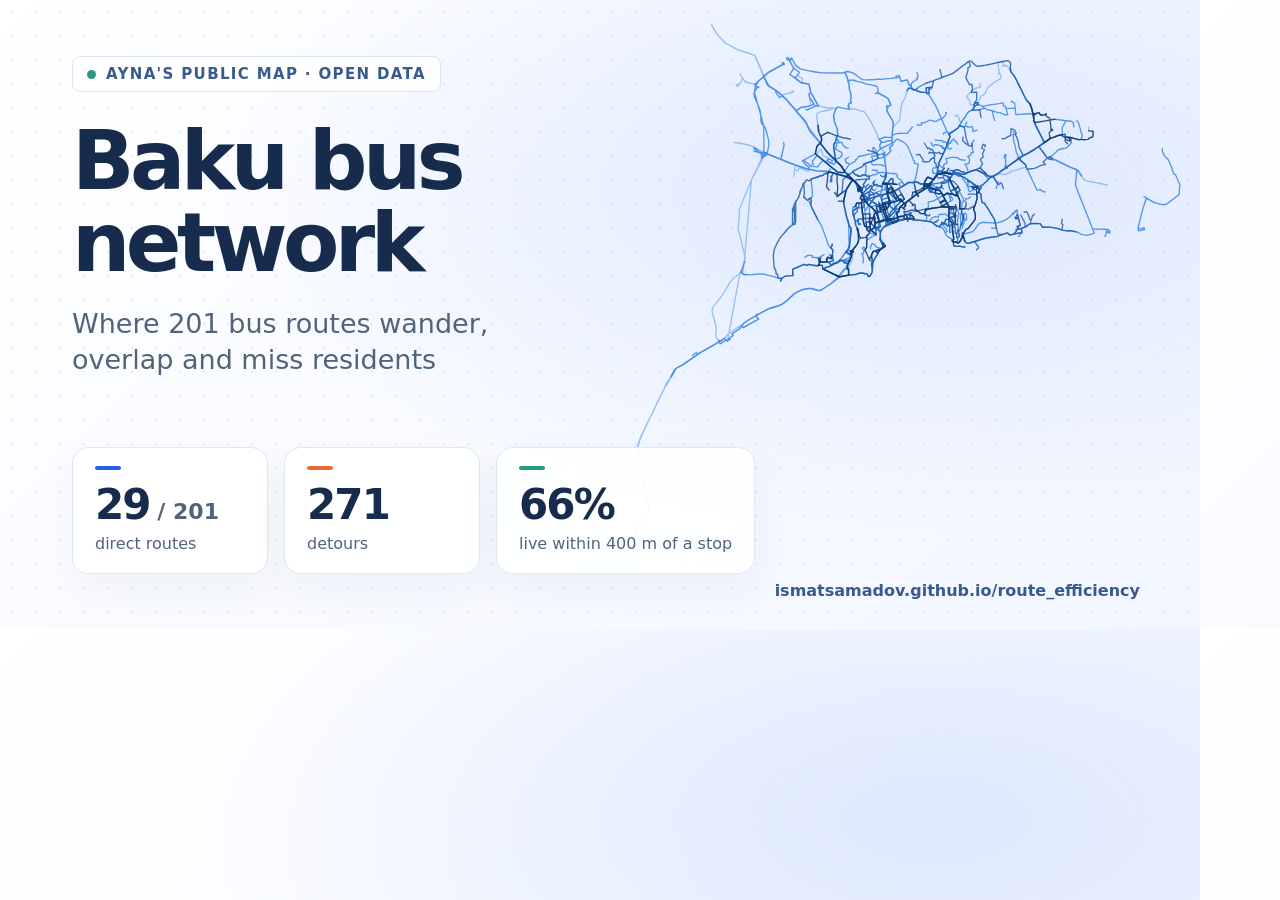
==== site/og.html @ 460526ef "Add a guided tour, shorter paths, stop spacing and reach to the page The tour flies the map through " ====
<!doctype html>
<html lang="en">
<head>
<meta charset="utf-8">
<title>Baku bus network: link preview</title>
<!-- site/build.py --og screenshots this page at 1200x630 into og.png, the picture link previews show. -->
<style>
  html, body { margin: 0; width: 1200px; height: 630px; overflow: hidden; }
  body {
    position: relative; color: #172b4d;
    font-family: system-ui, -apple-system, "Segoe UI", Roboto, "Helvetica Neue", Arial, sans-serif;
    background: radial-gradient(ellipse at 78% 30%, #dde8ff 0, transparent 55%), linear-gradient(135deg, #ffffff, #f2f6ff);
  }
  body::before {
    content: ""; position: absolute; inset: 0; opacity: .25;
    background-image: radial-gradient(#a6bce0 1px, transparent 1px); background-size: 24px 24px;
  }
  canvas { position: absolute; inset: 0; }
  .text { position: absolute; left: 72px; top: 56px; width: 600px; }
  .eyebrow {
    display: inline-flex; align-items: center; gap: 10px; padding: 8px 14px; border: 1px solid #dbe5f5;
    border-radius: 8px; background: #ffffffe0; font-size: 15px; font-weight: 650; letter-spacing: .09em;
    text-transform: uppercase; color: #385a8d;
  }
  .eyebrow::before { content: ""; width: 9px; height: 9px; border-radius: 50%; background: #2c9a80; }
  h1 { margin: 28px 0 0; font-size: 82px; line-height: 1; letter-spacing: -.055em; font-weight: 800; }
  .sub { margin: 22px 0 0; font-size: 27px; line-height: 1.35; color: #52637c; max-width: 520px; }
  .stats { position: absolute; left: 72px; bottom: 56px; display: flex; gap: 16px; }
  .stat { padding: 18px 22px 20px; background: #ffffffee; border: 1px solid #dfe7f3; border-radius: 16px; min-width: 150px;
          box-shadow: 0 16px 40px #2039600d; }
  .stat i { display: block; width: 26px; height: 4px; border-radius: 4px; margin-bottom: 14px; }
  .stat b { display: block; font-size: 42px; letter-spacing: -.045em; line-height: 1; }
  .stat b small { font-size: 22px; color: #52637c; letter-spacing: 0; }
  .stat > span { display: block; margin-top: 8px; font-size: 16px; color: #52637c; }
  .url { position: absolute; right: 60px; bottom: 30px; font-size: 16px; font-weight: 600; color: #385a8d; }
</style>
</head>
<body>
<canvas width="1200" height="630"></canvas>
<div class="text">
  <div class="eyebrow">AYNA's public map · open data</div>
  <h1>Baku bus network</h1>
  <p class="sub">Where <span id="routes"></span> bus routes wander, overlap and miss residents</p>
</div>
<div class="stats">
  <div class="stat"><i style="background:#245eea"></i><b><span id="direct"></span><small> / <span id="all"></span></small></b><span>direct routes</span></div>
  <div class="stat"><i style="background:#eb6834"></i><b id="detours"></b><span>detours</span></div>
  <div class="stat"><i style="background:#259981"></i><b id="covered"></b><span>live within 400 m of a stop</span></div>
</div>
<div class="url">ismatsamadov.github.io/route_efficiency</div>
<script src="data.js"></script>
<script>
  (function () {
    var D = window.SITE_DATA, S = D.summary;
    function set(id, v) { document.getElementById(id).textContent = v; }
    set("routes", S.routes);
    set("all", S.routes);
    set("direct", S.shapes.direct);
    set("detours", S.detours);
    set("covered", Math.round(100 * S.covered / S.population) + "%");

    function decode(str) {
      var pts = [], i = 0, lat = 0, lon = 0;
      while (i < str.length) {
        var r = 0, s = 0, b;
        do { b = str.charCodeAt(i++) - 63; r |= (b & 0x1f) << s; s += 5; } while (b >= 0x20);
        lat += (r & 1) ? ~(r >> 1) : (r >> 1);
        r = 0; s = 0;
        do { b = str.charCodeAt(i++) - 63; r |= (b & 0x1f) << s; s += 5; } while (b >= 0x20);
        lon += (r & 1) ? ~(r >> 1) : (r >> 1);
        pts.push([lat / 1e5, lon / 1e5]);
      }
      return pts;
    }
    // The network, coloured by how direct each route is, fitted into the right-hand side.
    var lines = [], box = [90, -90, 180, -180];
    D.routes.forEach(function (r) {
      r.dirs.forEach(function (d) {
        var ll = decode(d.line);
        ll.forEach(function (p) {
          box[0] = Math.min(box[0], p[0]); box[1] = Math.max(box[1], p[0]);
          box[2] = Math.min(box[2], p[1]); box[3] = Math.max(box[3], p[1]);
        });
        lines.push([r.shape, ll]);
      });
    });
    var kx = Math.cos((box[0] + box[1]) / 2 * Math.PI / 180);
    var w = (box[3] - box[2]) * kx, h = box[1] - box[0];
    var area = { x: 600, y: 24, w: 580, h: 520 };
    var scale = Math.min(area.w / w, area.h / h);
    var x0 = area.x + (area.w - w * scale), y0 = area.y + (area.h - h * scale) / 2;
    var ramp = { direct: "#86b6ef", indirect: "#3987e5", "very indirect": "#1c5cab", loop: "#0d366b" };
    var ctx = document.querySelector("canvas").getContext("2d");
    ctx.lineJoin = "round";
    ctx.lineWidth = 1.3;
    ctx.globalAlpha = 0.85;
    ["direct", "indirect", "very indirect", "loop"].forEach(function (cls) {
      ctx.strokeStyle = ramp[cls];
      ctx.beginPath();
      lines.forEach(function (l) {
        if (l[0] !== cls) return;
        l[1].forEach(function (p, i) {
          var x = x0 + (p[1] - box[2]) * kx * scale, y = y0 + (box[1] - p[0]) * scale;
          if (i) ctx.lineTo(x, y); else ctx.moveTo(x, y);
        });
      });
      ctx.stroke();
    });
  })();
</script>
</body>
</html>
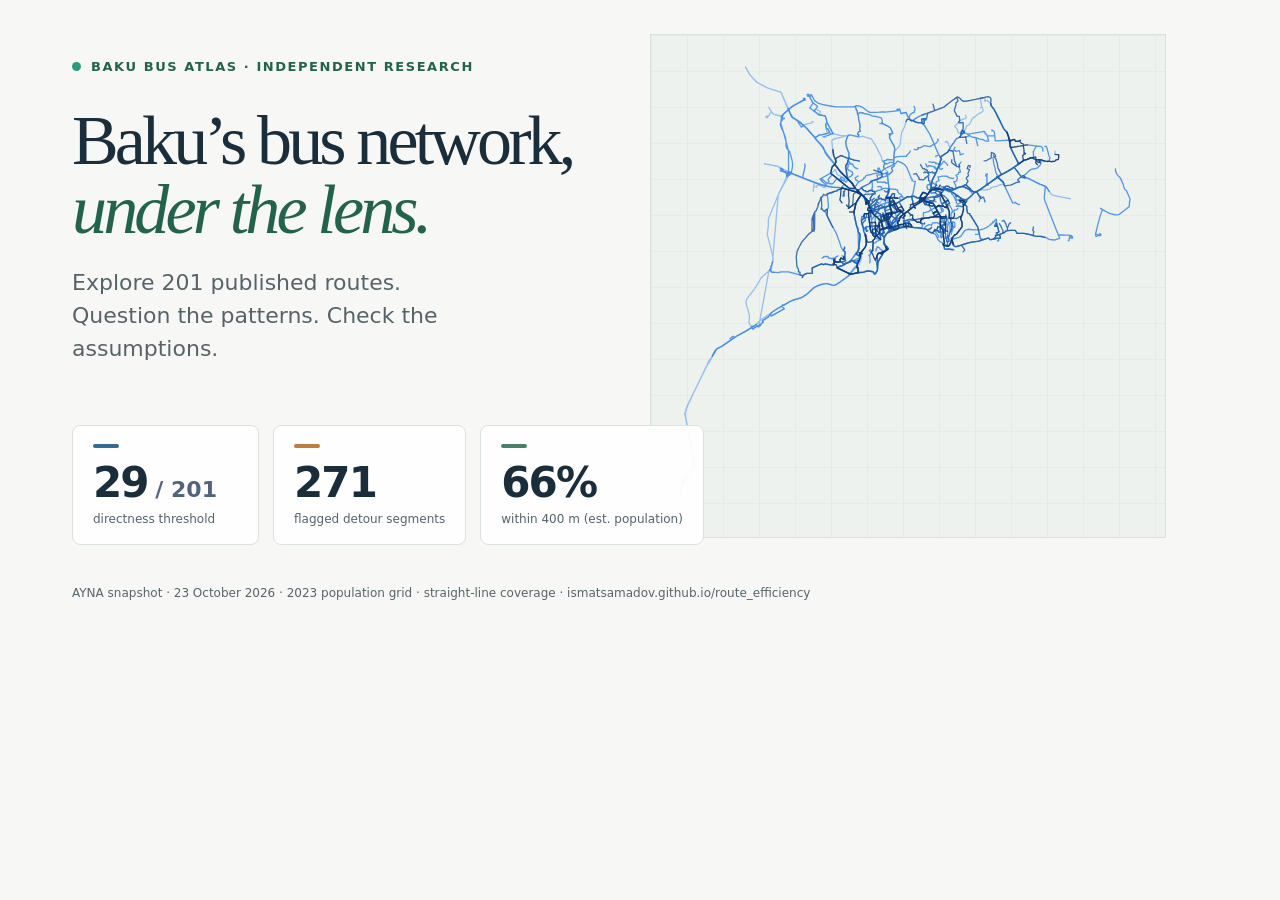
==== commit b8d8523e: "Redesign research atlas and add recorded coverage sensitivity" ====
--- a/site/og.html
+++ b/site/og.html
@@ -2,52 +2,51 @@
 <html lang="en">
 <head>
 <meta charset="utf-8">
-<title>Baku bus network: link preview</title>
+<title>Baku Bus Atlas: link preview</title>
 <!-- site/build.py --og screenshots this page at 1200x630 into og.png, the picture link previews show. -->
 <style>
   html, body { margin: 0; width: 1200px; height: 630px; overflow: hidden; }
   body {
-    position: relative; color: #172b4d;
+    position: relative; color: #192d3b;
     font-family: system-ui, -apple-system, "Segoe UI", Roboto, "Helvetica Neue", Arial, sans-serif;
-    background: radial-gradient(ellipse at 78% 30%, #dde8ff 0, transparent 55%), linear-gradient(135deg, #ffffff, #f2f6ff);
+    background: #f7f8f5;
   }
   body::before {
-    content: ""; position: absolute; inset: 0; opacity: .25;
-    background-image: radial-gradient(#a6bce0 1px, transparent 1px); background-size: 24px 24px;
+    content: ""; position: absolute; inset: 34px 34px 92px 650px; border: 1px solid #d9e2dc; background-color: #edf2ee;
+    background-image: linear-gradient(#dce5df70 1px, transparent 1px), linear-gradient(90deg, #dce5df70 1px, transparent 1px); background-size: 36px 36px;
   }
   canvas { position: absolute; inset: 0; }
   .text { position: absolute; left: 72px; top: 56px; width: 600px; }
   .eyebrow {
-    display: inline-flex; align-items: center; gap: 10px; padding: 8px 14px; border: 1px solid #dbe5f5;
-    border-radius: 8px; background: #ffffffe0; font-size: 15px; font-weight: 650; letter-spacing: .09em;
-    text-transform: uppercase; color: #385a8d;
+    display: inline-flex; align-items: center; gap: 10px; font-size: 13px; font-weight: 650; letter-spacing: .12em;
+    text-transform: uppercase; color: #23634e;
   }
   .eyebrow::before { content: ""; width: 9px; height: 9px; border-radius: 50%; background: #2c9a80; }
-  h1 { margin: 28px 0 0; font-size: 82px; line-height: 1; letter-spacing: -.055em; font-weight: 800; }
-  .sub { margin: 22px 0 0; font-size: 27px; line-height: 1.35; color: #52637c; max-width: 520px; }
-  .stats { position: absolute; left: 72px; bottom: 56px; display: flex; gap: 16px; }
-  .stat { padding: 18px 22px 20px; background: #ffffffee; border: 1px solid #dfe7f3; border-radius: 16px; min-width: 150px;
-          box-shadow: 0 16px 40px #2039600d; }
+  h1 { margin: 32px 0 0; font: 70px/.98 Georgia, serif; letter-spacing: -.055em; }
+  h1 em { color: #23634e; }
+  .sub { margin: 22px 0 0; font-size: 22px; line-height: 1.5; color: #56646a; max-width: 480px; }
+  .stats { position: absolute; left: 72px; bottom: 85px; display: flex; gap: 14px; }
+  .stat { padding: 18px 20px; background: #ffffffee; border: 1px solid #dce2dc; border-radius: 8px; min-width: 145px; }
   .stat i { display: block; width: 26px; height: 4px; border-radius: 4px; margin-bottom: 14px; }
   .stat b { display: block; font-size: 42px; letter-spacing: -.045em; line-height: 1; }
   .stat b small { font-size: 22px; color: #52637c; letter-spacing: 0; }
-  .stat > span { display: block; margin-top: 8px; font-size: 16px; color: #52637c; }
-  .url { position: absolute; right: 60px; bottom: 30px; font-size: 16px; font-weight: 600; color: #385a8d; }
+  .stat > span { display: block; margin-top: 8px; font-size: 12px; color: #56646a; }
+  .url { position: absolute; left: 72px; bottom: 30px; font-size: 12px; color: #56646a; }
 </style>
 </head>
 <body>
 <canvas width="1200" height="630"></canvas>
 <div class="text">
-  <div class="eyebrow">AYNA's public map · open data</div>
-  <h1>Baku bus network</h1>
-  <p class="sub">Where <span id="routes"></span> bus routes wander, overlap and miss residents</p>
+  <div class="eyebrow">Baku Bus Atlas · Independent research</div>
+  <h1>Baku’s bus network,<br><em>under the lens.</em></h1>
+  <p class="sub">Explore <span id="routes"></span> published routes.<br>Question the patterns. Check the assumptions.</p>
 </div>
 <div class="stats">
-  <div class="stat"><i style="background:#245eea"></i><b><span id="direct"></span><small> / <span id="all"></span></small></b><span>direct routes</span></div>
-  <div class="stat"><i style="background:#eb6834"></i><b id="detours"></b><span>detours</span></div>
-  <div class="stat"><i style="background:#259981"></i><b id="covered"></b><span>live within 400 m of a stop</span></div>
+  <div class="stat"><i style="background:#356b97"></i><b><span id="direct"></span><small> / <span id="all"></span></small></b><span>directness threshold</span></div>
+  <div class="stat"><i style="background:#c07d41"></i><b id="detours"></b><span>flagged detour segments</span></div>
+  <div class="stat"><i style="background:#48816a"></i><b id="covered"></b><span>within 400 m (est. population)</span></div>
 </div>
-<div class="url">ismatsamadov.github.io/route_efficiency</div>
+<div class="url">AYNA snapshot · 23 October 2026 · 2023 population grid · straight-line coverage · ismatsamadov.github.io/route_efficiency</div>
 <script src="data.js"></script>
 <script>
   (function () {
@@ -86,7 +85,7 @@
     });
     var kx = Math.cos((box[0] + box[1]) / 2 * Math.PI / 180);
     var w = (box[3] - box[2]) * kx, h = box[1] - box[0];
-    var area = { x: 600, y: 24, w: 580, h: 520 };
+    var area = { x: 680, y: 60, w: 450, h: 440 };
     var scale = Math.min(area.w / w, area.h / h);
     var x0 = area.x + (area.w - w * scale), y0 = area.y + (area.h - h * scale) / 2;
     var ramp = { direct: "#86b6ef", indirect: "#3987e5", "very indirect": "#1c5cab", loop: "#0d366b" };
